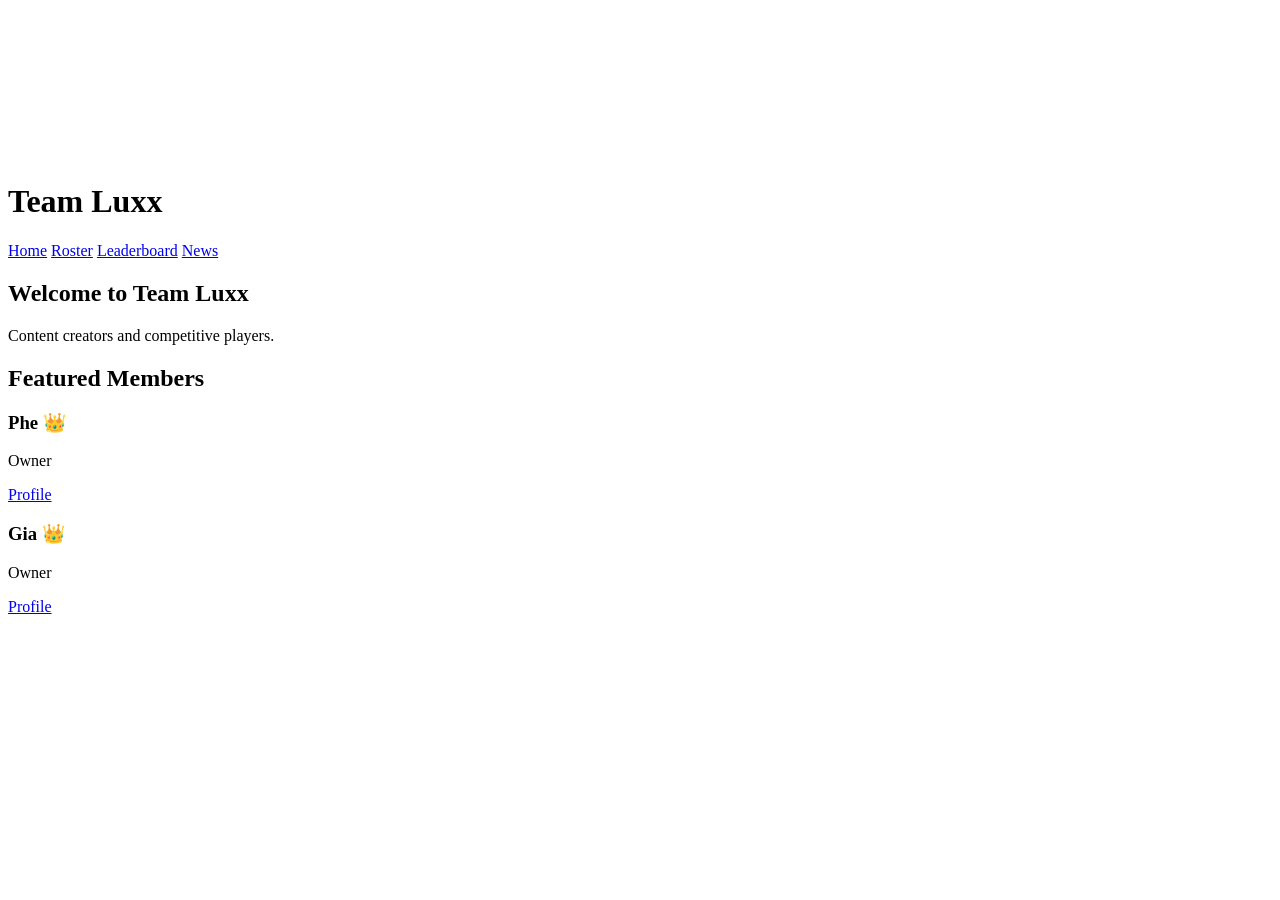
==== index.html @ da5e528c "Add initial index.html for Team Luxx website" ====
<!DOCTYPE html>
<html>
<head>
<title>Team Luxx</title>
<link rel="stylesheet" href="css/style.css">
</head>

<body>

<canvas id="galaxy"></canvas>

<header>
<h1>Team Luxx</h1>

<nav>
<a href="index.html">Home</a>
<a href="roster.html">Roster</a>
<a href="leaderboard.html">Leaderboard</a>
<a href="news.html">News</a>
</nav>
</header>

<section class="hero">

<h2>Welcome to Team Luxx</h2>
<p>Content creators and competitive players.</p>

</section>

<section class="featured">

<h2>Featured Members</h2>

<div class="cards">

<div class="card">
<h3>Phe 👑</h3>
<p>Owner</p>
<a href="players/phe.html">Profile</a>
</div>

<div class="card">
<h3>Gia 👑</h3>
<p>Owner</p>
<a href="players/gia.html">Profile</a>
</div>

</div>

</section>

<script src="js/galaxy.js"></script>

</body>
</html>
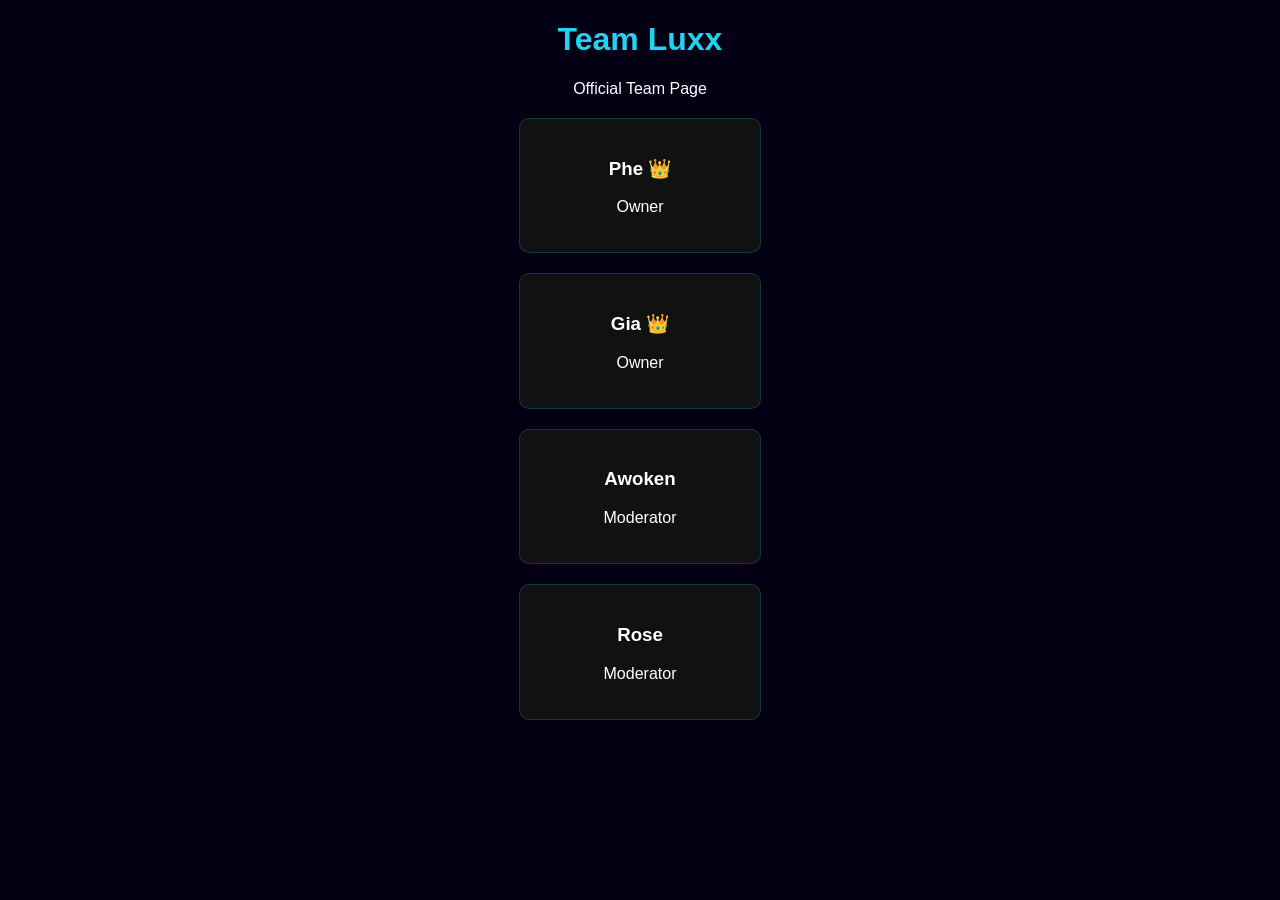
==== commit 79ede710: "Enhance index.html with styles and new members Added styles for body, header, and card elements. Inc" ====
--- a/index.html
+++ b/index.html
@@ -2,54 +2,56 @@
 <html>
 <head>
 <title>Team Luxx</title>
-<link rel="stylesheet" href="css/style.css">
+<style>
+
+body{
+background:#030014;
+color:white;
+font-family:Arial;
+text-align:center;
+}
+
+h1{
+color:#22D3EE;
+}
+
+.card{
+background:#111;
+border:1px solid #22D3EE33;
+padding:20px;
+margin:20px auto;
+width:200px;
+border-radius:10px;
+}
+
+</style>
 </head>
 
 <body>
 
-<canvas id="galaxy"></canvas>
-
-<header>
 <h1>Team Luxx</h1>
-
-<nav>
-<a href="index.html">Home</a>
-<a href="roster.html">Roster</a>
-<a href="leaderboard.html">Leaderboard</a>
-<a href="news.html">News</a>
-</nav>
-</header>
-
-<section class="hero">
-
-<h2>Welcome to Team Luxx</h2>
-<p>Content creators and competitive players.</p>
-
-</section>
-
-<section class="featured">
-
-<h2>Featured Members</h2>
-
-<div class="cards">
+<p>Official Team Page</p>
 
 <div class="card">
 <h3>Phe 👑</h3>
 <p>Owner</p>
-<a href="players/phe.html">Profile</a>
 </div>
 
 <div class="card">
 <h3>Gia 👑</h3>
 <p>Owner</p>
-<a href="players/gia.html">Profile</a>
 </div>
 
+<div class="card">
+<h3>Awoken</h3>
+<p>Moderator</p>
 </div>
 
-</section>
-
-<script src="js/galaxy.js"></script>
+<div class="card">
+<h3>Rose</h3>
+<p>Moderator</p>
+</div>
 
 </body>
+
 </html>
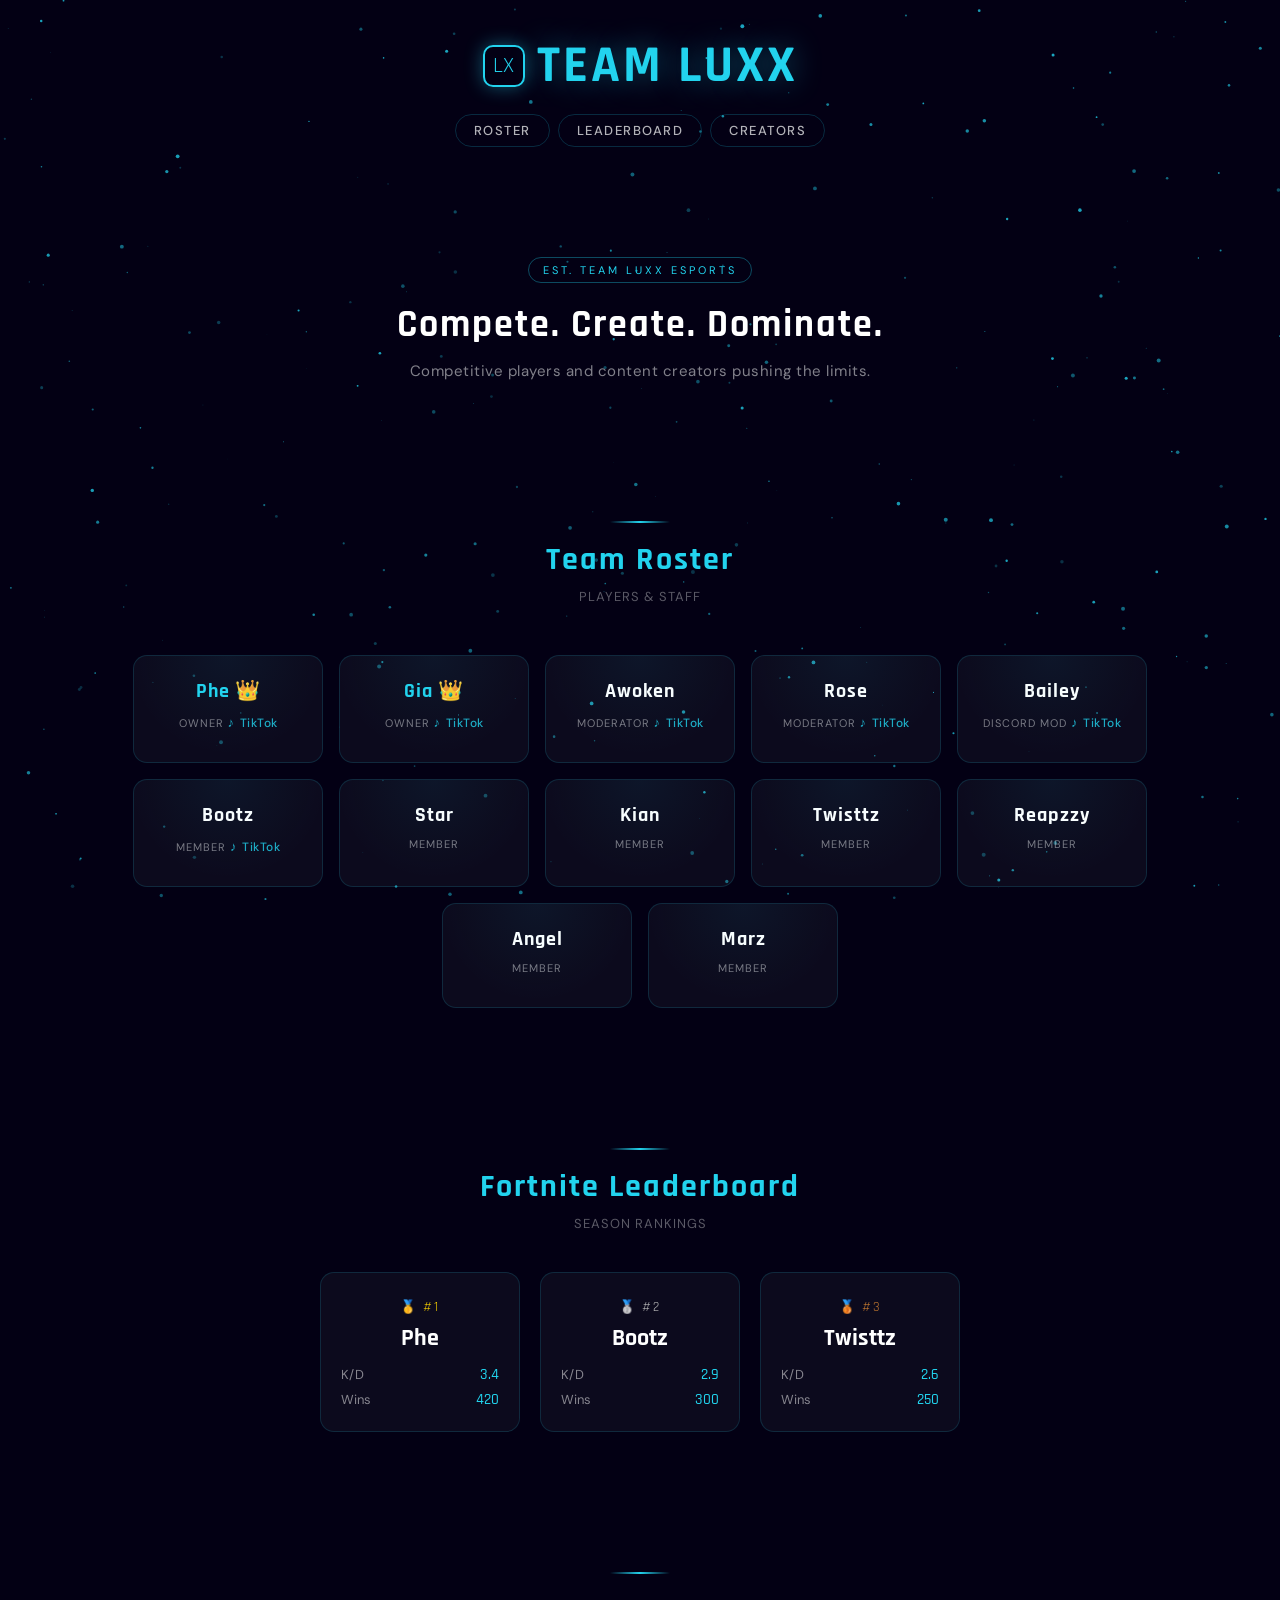
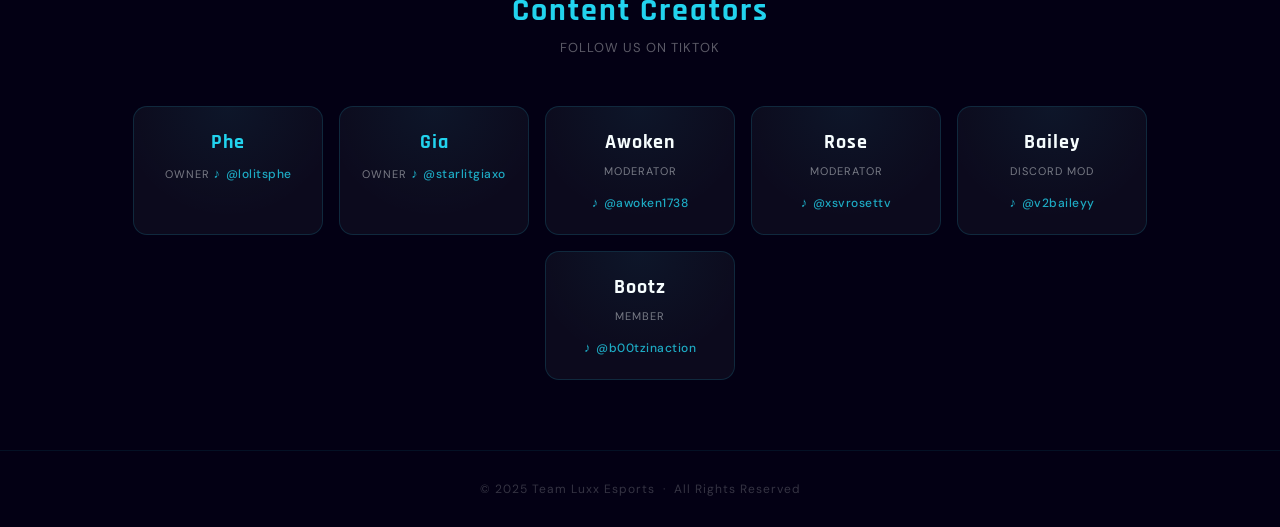
==== commit ad596166: "Update index.html" ====
--- a/index.html
+++ b/index.html
@@ -1,57 +1,493 @@
 <!DOCTYPE html>
-<html>
+<html lang="en">
 <head>
+<meta charset="UTF-8">
+<meta name="viewport" content="width=device-width, initial-scale=1.0">
 <title>Team Luxx</title>
+<link href="https://fonts.googleapis.com/css2?family=Rajdhani:wght@600;700&family=DM+Sans:wght@300;400;500&display=swap" rel="stylesheet">
 <style>
-
-body{
-background:#030014;
-color:white;
-font-family:Arial;
-text-align:center;
-}
-
-h1{
-color:#22D3EE;
-}
-
-.card{
-background:#111;
-border:1px solid #22D3EE33;
-padding:20px;
-margin:20px auto;
-width:200px;
-border-radius:10px;
-}
-
+:root {
+  --cyan: #22D3EE;
+  --cyan-dim: rgba(34,211,238,0.15);
+  --cyan-glow: rgba(34,211,238,0.4);
+  --bg: #030014;
+  --card-bg: rgba(255,255,255,0.04);
+}
+
+*, *::before, *::after { box-sizing: border-box; margin: 0; padding: 0; }
+
+body {
+  font-family: 'DM Sans', sans-serif;
+  background: var(--bg);
+  color: white;
+  text-align: center;
+  overflow-x: hidden;
+  min-height: 100vh;
+}
+
+/* ─── Galaxy canvas ─── */
+#galaxy {
+  position: fixed;
+  inset: 0;
+  width: 100%;
+  height: 100%;
+  z-index: -1;
+}
+
+/* ─── Header ─── */
+header {
+  padding: 40px 30px 20px;
+  position: relative;
+}
+
+.logo-wrap {
+  display: inline-flex;
+  align-items: center;
+  gap: 12px;
+  margin-bottom: 6px;
+}
+
+.logo-icon {
+  width: 42px;
+  height: 42px;
+  border: 2px solid var(--cyan);
+  border-radius: 10px;
+  display: flex;
+  align-items: center;
+  justify-content: center;
+  font-family: 'Rajdhani', sans-serif;
+  font-size: 22px;
+  color: var(--cyan);
+  box-shadow: 0 0 18px var(--cyan-glow);
+}
+
+h1 {
+  font-family: 'Rajdhani', sans-serif;
+  color: var(--cyan);
+  font-size: 52px;
+  letter-spacing: 3px;
+  text-shadow: 0 0 30px var(--cyan-glow);
+  line-height: 1;
+}
+
+nav {
+  margin-top: 16px;
+  display: flex;
+  justify-content: center;
+  gap: 8px;
+  flex-wrap: wrap;
+}
+
+nav a {
+  color: rgba(255,255,255,0.7);
+  text-decoration: none;
+  font-weight: 500;
+  font-size: 13px;
+  letter-spacing: 1.5px;
+  text-transform: uppercase;
+  padding: 7px 18px;
+  border: 1px solid rgba(34,211,238,0.2);
+  border-radius: 100px;
+  transition: all 0.25s;
+}
+
+nav a:hover {
+  color: var(--cyan);
+  border-color: var(--cyan);
+  background: var(--cyan-dim);
+  box-shadow: 0 0 12px var(--cyan-glow);
+}
+
+/* ─── Hero ─── */
+.hero {
+  padding: 90px 20px 70px;
+}
+
+.hero h2 {
+  font-family: 'Rajdhani', sans-serif;
+  font-size: 38px;
+  letter-spacing: 2px;
+  color: white;
+  margin-bottom: 12px;
+}
+
+.hero p {
+  color: rgba(255,255,255,0.5);
+  font-size: 15px;
+  letter-spacing: 0.5px;
+}
+
+.hero-badge {
+  display: inline-block;
+  margin-bottom: 18px;
+  font-size: 11px;
+  letter-spacing: 3px;
+  text-transform: uppercase;
+  color: var(--cyan);
+  border: 1px solid rgba(34,211,238,0.35);
+  padding: 5px 14px;
+  border-radius: 100px;
+}
+
+/* ─── Sections ─── */
+section {
+  padding: 70px 20px;
+}
+
+section h2 {
+  font-family: 'Rajdhani', sans-serif;
+  font-size: 32px;
+  letter-spacing: 2px;
+  color: var(--cyan);
+  margin-bottom: 8px;
+}
+
+.section-sub {
+  color: rgba(255,255,255,0.35);
+  font-size: 13px;
+  letter-spacing: 1px;
+  margin-bottom: 40px;
+  text-transform: uppercase;
+}
+
+/* ─── Cards ─── */
+.cards {
+  display: flex;
+  flex-wrap: wrap;
+  justify-content: center;
+  gap: 16px;
+  padding: 10px 10px 0;
+  max-width: 1100px;
+  margin: 0 auto;
+}
+
+.card {
+  background: var(--card-bg);
+  border: 1px solid rgba(34,211,238,0.15);
+  border-radius: 14px;
+  width: 190px;
+  padding: 22px 18px;
+  transition: transform 0.3s, box-shadow 0.3s, border-color 0.3s;
+  position: relative;
+  overflow: hidden;
+}
+
+.card::before {
+  content: '';
+  position: absolute;
+  inset: 0;
+  background: radial-gradient(circle at top center, rgba(34,211,238,0.06), transparent 70%);
+  pointer-events: none;
+}
+
+.card:hover {
+  transform: translateY(-7px);
+  box-shadow: 0 8px 30px rgba(34,211,238,0.25);
+  border-color: rgba(34,211,238,0.5);
+}
+
+.card h3 {
+  font-family: 'Rajdhani', sans-serif;
+  font-size: 20px;
+  letter-spacing: 1px;
+  margin-bottom: 4px;
+  color: white;
+}
+
+.card h3.owner { color: var(--cyan); }
+
+.role-badge {
+  display: inline-block;
+  font-size: 11px;
+  letter-spacing: 1px;
+  text-transform: uppercase;
+  color: rgba(255,255,255,0.45);
+  margin-bottom: 10px;
+}
+
+a.tiktok {
+  display: inline-flex;
+  align-items: center;
+  gap: 5px;
+  margin-top: 6px;
+  color: var(--cyan);
+  text-decoration: none;
+  font-size: 12px;
+  font-weight: 500;
+  letter-spacing: 0.5px;
+  opacity: 0.8;
+  transition: opacity 0.2s;
+}
+
+a.tiktok:hover { opacity: 1; }
+
+a.tiktok::before {
+  content: '♪';
+  font-size: 13px;
+}
+
+/* ─── Leaderboard ─── */
+.leaderboard-cards {
+  display: flex;
+  flex-wrap: wrap;
+  justify-content: center;
+  gap: 20px;
+  max-width: 700px;
+  margin: 0 auto;
+}
+
+.lb-card {
+  background: var(--card-bg);
+  border: 1px solid rgba(34,211,238,0.15);
+  border-radius: 14px;
+  width: 200px;
+  padding: 26px 20px 22px;
+  transition: transform 0.3s, box-shadow 0.3s;
+  position: relative;
+}
+
+.lb-card:hover {
+  transform: translateY(-6px);
+  box-shadow: 0 8px 30px rgba(34,211,238,0.2);
+}
+
+.rank-num {
+  font-family: 'Rajdhani', sans-serif;
+  font-size: 13px;
+  letter-spacing: 2px;
+  color: rgba(255,255,255,0.25);
+  text-transform: uppercase;
+  margin-bottom: 8px;
+}
+
+.lb-card.first .rank-num { color: #FFD700; }
+.lb-card.second .rank-num { color: #C0C0C0; }
+.lb-card.third .rank-num { color: #CD7F32; }
+
+.lb-card h3 {
+  font-family: 'Rajdhani', sans-serif;
+  font-size: 24px;
+  margin-bottom: 12px;
+  color: white;
+}
+
+.lb-stat {
+  display: flex;
+  justify-content: space-between;
+  align-items: center;
+  font-size: 13px;
+  color: rgba(255,255,255,0.5);
+  margin-top: 6px;
+}
+
+.lb-stat span:last-child {
+  color: var(--cyan);
+  font-weight: 500;
+  font-family: 'Rajdhani', sans-serif;
+  font-size: 15px;
+}
+
+/* ─── Divider ─── */
+.divider {
+  width: 60px;
+  height: 2px;
+  background: linear-gradient(90deg, transparent, var(--cyan), transparent);
+  margin: 0 auto 16px;
+}
+
+/* ─── Footer ─── */
+footer {
+  padding: 30px 20px;
+  color: rgba(255,255,255,0.2);
+  font-size: 12px;
+  letter-spacing: 1px;
+  border-top: 1px solid rgba(34,211,238,0.08);
+}
+
+/* ─── Responsive ─── */
+@media (max-width: 500px) {
+  h1 { font-size: 38px; }
+  .hero h2 { font-size: 26px; }
+  .card { width: 155px; }
+}
 </style>
 </head>
-
 <body>
 
-<h1>Team Luxx</h1>
-<p>Official Team Page</p>
-
-<div class="card">
-<h3>Phe 👑</h3>
-<p>Owner</p>
-</div>
-
-<div class="card">
-<h3>Gia 👑</h3>
-<p>Owner</p>
-</div>
-
-<div class="card">
-<h3>Awoken</h3>
-<p>Moderator</p>
-</div>
-
-<div class="card">
-<h3>Rose</h3>
-<p>Moderator</p>
-</div>
-
+<canvas id="galaxy"></canvas>
+
+<header>
+  <div class="logo-wrap">
+    <div class="logo-icon">LX</div>
+    <h1>TEAM LUXX</h1>
+  </div>
+  <nav>
+    <a href="#roster">Roster</a>
+    <a href="#leaderboard">Leaderboard</a>
+    <a href="#content">Creators</a>
+  </nav>
+</header>
+
+<section class="hero">
+  <div class="hero-badge">Est. Team Luxx Esports</div>
+  <h2>Compete. Create. Dominate.</h2>
+  <p>Competitive players and content creators pushing the limits.</p>
+</section>
+
+<section id="roster">
+  <div class="divider"></div>
+  <h2>Team Roster</h2>
+  <p class="section-sub">Players &amp; Staff</p>
+  <div class="cards">
+    <div class="card">
+      <h3 class="owner">Phe 👑</h3>
+      <div class="role-badge">Owner</div>
+      <a class="tiktok" href="https://tiktok.com/@lolitsphe" target="_blank">TikTok</a>
+    </div>
+    <div class="card">
+      <h3 class="owner">Gia 👑</h3>
+      <div class="role-badge">Owner</div>
+      <a class="tiktok" href="https://tiktok.com/@starlitgiaxo" target="_blank">TikTok</a>
+    </div>
+    <div class="card">
+      <h3>Awoken</h3>
+      <div class="role-badge">Moderator</div>
+      <a class="tiktok" href="https://tiktok.com/@awoken1738" target="_blank">TikTok</a>
+    </div>
+    <div class="card">
+      <h3>Rose</h3>
+      <div class="role-badge">Moderator</div>
+      <a class="tiktok" href="https://tiktok.com/@xsvrosettv" target="_blank">TikTok</a>
+    </div>
+    <div class="card">
+      <h3>Bailey</h3>
+      <div class="role-badge">Discord Mod</div>
+      <a class="tiktok" href="https://tiktok.com/@v2baileyy" target="_blank">TikTok</a>
+    </div>
+    <div class="card">
+      <h3>Bootz</h3>
+      <div class="role-badge">Member</div>
+      <a class="tiktok" href="https://tiktok.com/@b00tzinaction" target="_blank">TikTok</a>
+    </div>
+    <div class="card"><h3>Star</h3><div class="role-badge">Member</div></div>
+    <div class="card"><h3>Kian</h3><div class="role-badge">Member</div></div>
+    <div class="card"><h3>Twisttz</h3><div class="role-badge">Member</div></div>
+    <div class="card"><h3>Reapzzy</h3><div class="role-badge">Member</div></div>
+    <div class="card"><h3>Angel</h3><div class="role-badge">Member</div></div>
+    <div class="card"><h3>Marz</h3><div class="role-badge">Member</div></div>
+  </div>
+</section>
+
+<section id="leaderboard">
+  <div class="divider"></div>
+  <h2>Fortnite Leaderboard</h2>
+  <p class="section-sub">Season Rankings</p>
+  <div class="leaderboard-cards">
+    <div class="lb-card first">
+      <div class="rank-num">🥇 #1</div>
+      <h3>Phe</h3>
+      <div class="lb-stat"><span>K/D</span><span>3.4</span></div>
+      <div class="lb-stat"><span>Wins</span><span>420</span></div>
+    </div>
+    <div class="lb-card second">
+      <div class="rank-num">🥈 #2</div>
+      <h3>Bootz</h3>
+      <div class="lb-stat"><span>K/D</span><span>2.9</span></div>
+      <div class="lb-stat"><span>Wins</span><span>300</span></div>
+    </div>
+    <div class="lb-card third">
+      <div class="rank-num">🥉 #3</div>
+      <h3>Twisttz</h3>
+      <div class="lb-stat"><span>K/D</span><span>2.6</span></div>
+      <div class="lb-stat"><span>Wins</span><span>250</span></div>
+    </div>
+  </div>
+</section>
+
+<section id="content">
+  <div class="divider"></div>
+  <h2>Content Creators</h2>
+  <p class="section-sub">Follow us on TikTok</p>
+  <div class="cards">
+    <div class="card">
+      <h3 class="owner">Phe</h3>
+      <div class="role-badge">Owner</div>
+      <a class="tiktok" href="https://tiktok.com/@lolitsphe" target="_blank">@lolitsphe</a>
+    </div>
+    <div class="card">
+      <h3 class="owner">Gia</h3>
+      <div class="role-badge">Owner</div>
+      <a class="tiktok" href="https://tiktok.com/@starlitgiaxo" target="_blank">@starlitgiaxo</a>
+    </div>
+    <div class="card">
+      <h3>Awoken</h3>
+      <div class="role-badge">Moderator</div>
+      <a class="tiktok" href="https://tiktok.com/@awoken1738" target="_blank">@awoken1738</a>
+    </div>
+    <div class="card">
+      <h3>Rose</h3>
+      <div class="role-badge">Moderator</div>
+      <a class="tiktok" href="https://tiktok.com/@xsvrosettv" target="_blank">@xsvrosettv</a>
+    </div>
+    <div class="card">
+      <h3>Bailey</h3>
+      <div class="role-badge">Discord Mod</div>
+      <a class="tiktok" href="https://tiktok.com/@v2baileyy" target="_blank">@v2baileyy</a>
+    </div>
+    <div class="card">
+      <h3>Bootz</h3>
+      <div class="role-badge">Member</div>
+      <a class="tiktok" href="https://tiktok.com/@b00tzinaction" target="_blank">@b00tzinaction</a>
+    </div>
+  </div>
+</section>
+
+<footer>
+  &copy; 2025 Team Luxx Esports &nbsp;·&nbsp; All Rights Reserved
+</footer>
+
+<script>
+// ─── Galaxy ───────────────────────────────────────────────
+const canvas = document.getElementById('galaxy');
+const ctx = canvas.getContext('2d');
+
+let stars = [];
+let W, H;
+
+function resize() {
+  W = canvas.width = window.innerWidth;
+  H = canvas.height = window.innerHeight;
+  initStars();
+}
+
+function initStars() {
+  stars = Array.from({ length: 280 }, () => ({
+    x: Math.random() * W,
+    y: Math.random() * H,
+    r: Math.random() * 1.8 + 0.2,
+    speed: Math.random() * 0.35 + 0.05,
+    opacity: Math.random() * 0.6 + 0.2
+  }));
+}
+
+function drawStars() {
+  ctx.clearRect(0, 0, W, H);
+  stars.forEach(s => {
+    ctx.globalAlpha = s.opacity;
+    ctx.fillStyle = '#22D3EE';
+    ctx.beginPath();
+    ctx.arc(s.x, s.y, s.r, 0, Math.PI * 2);
+    ctx.fill();
+    s.y += s.speed;
+    if (s.y > H) { s.y = 0; s.x = Math.random() * W; }
+  });
+  ctx.globalAlpha = 1;
+  requestAnimationFrame(drawStars);
+}
+
+window.addEventListener('resize', resize);
+resize();
+drawStars();
+</script>
 </body>
-
 </html>
